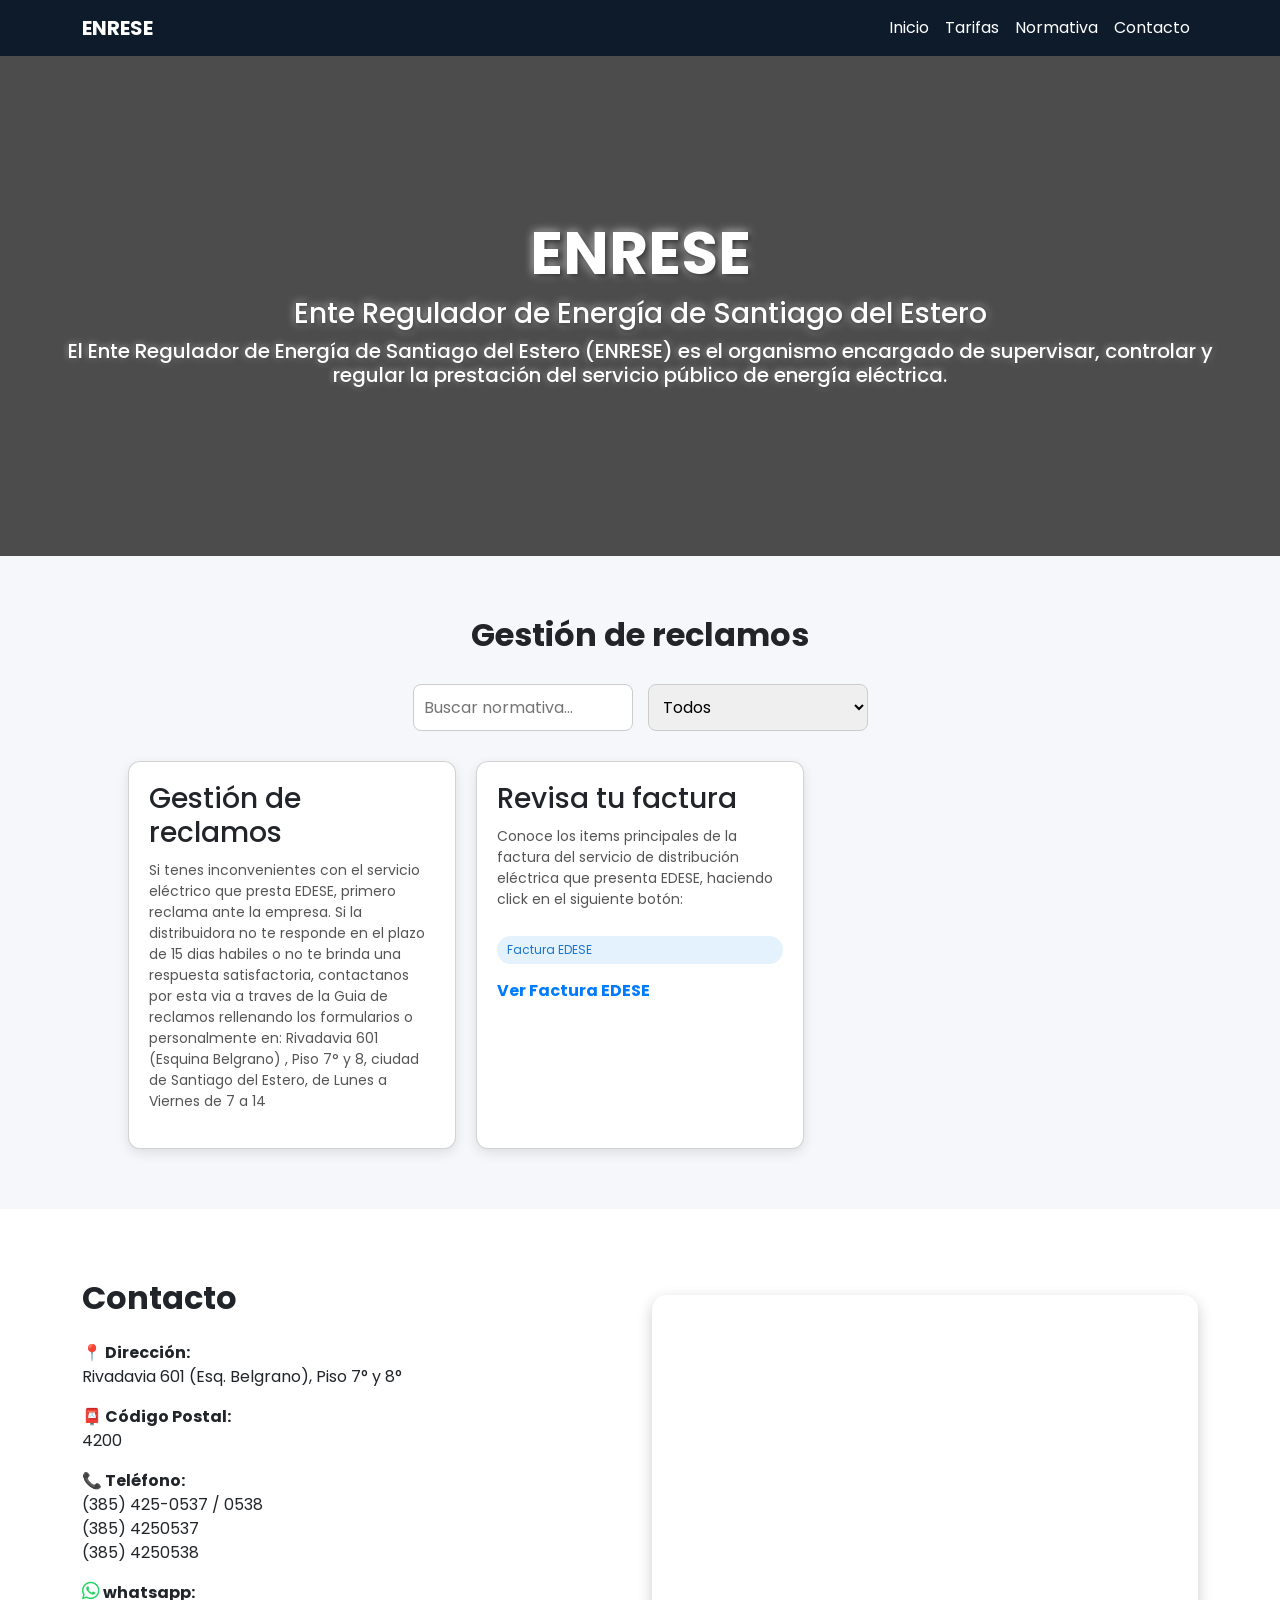
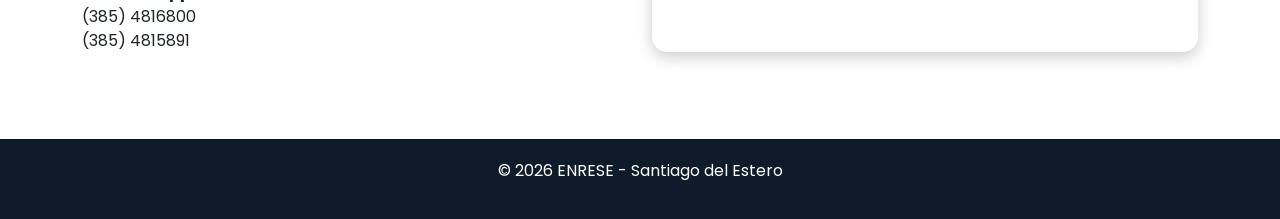
==== Gestiondereclamos.html @ 461a2185 "Add files via upload" ====
<!DOCTYPE html>
<html lang="es">
<head>
    <meta charset="UTF-8">
    <meta name="viewport" content="width=device-width, initial-scale=1.0">
    <title>ENRESE</title>

    <!-- Bootstrap -->
    <link href="https://cdn.jsdelivr.net/npm/bootstrap@5.3.0/dist/css/bootstrap.min.css" rel="stylesheet">

    <!-- Fonts -->
    <link href="https://fonts.googleapis.com/css2?family=Poppins:wght@300;500;700&display=swap" rel="stylesheet">

    <!-- Icons -->
    <link rel="stylesheet" href="https://cdnjs.cloudflare.com/ajax/libs/font-awesome/6.0.0/css/all.min.css">

    <style>
        :root {
            --azul: #0d1b2a;
            --naranja: #f77f00;
            --gris: #333;
        }

        body {
            font-family: 'Poppins', sans-serif;
        }

        /* NAVBAR */
        .navbar {
            background: var(--azul);
        }

            .navbar a {
                color: white !important;
            }

                .navbar a:hover {
                    color: var(--naranja) !important;
                }

        /* HERO */
        .hero {
            background: url('img/bg.png') center/cover no-repeat;
            height: 500px;
            position: relative;
        }

        .overlay {
            background: rgba(0,0,0,0.6);
            height: 100%;
            display: flex;
            flex-direction: column;
            justify-content: center;
            padding: 60px;
            color: white;
        }

            .overlay h1 {
                font-size: 60px;
                font-weight: 700;
            }

        /* SECCIONES */
        section {
            padding: 70px 0;
        }

        /* CARDS */
        .card-custom {
            border: none;
            border-radius: 15px;
            padding: 25px;
            transition: 0.3s;
            box-shadow: 0 5px 15px rgba(0,0,0,0.1);
        }

            .card-custom:hover {
                transform: translateY(-10px);
            }

            .card-custom i {
                font-size: 30px;
                color: var(--naranja);
            }

        /* INFO SECTION */
        .info {
            background: #f4f4f4;
        }

        /* CONTACTO */
        .map-container {
            border-radius: 15px;
            overflow: hidden;
            box-shadow: 0 5px 15px rgba(0,0,0,0.2);
        }

        /* FOOTER */
        footer {
            background: var(--azul);
            color: white;
            padding: 20px;
            text-align: center;
        }
        html {
            scroll-behavior: smooth;
        }
        .hero {
            position: relative;
            height: 500px;
            overflow: hidden;
        }

            .hero::before {
                content: "";
                position: absolute;
                top: 0;
                left: 0;
                width: 100%;
                height: 100%;
                background: rgba(0,0,0,0.5); /* 🔥 ajustá acá la oscuridad */
                z-index: 1;
            }

        /* Aseguramos que el texto esté arriba */
        .overlay {
            position: absolute;
            z-index: 2;
        }
        .slide {
            position: absolute;
            width: 100%;
            height: 100%;
            background-size: cover;
            background-position: center;
            opacity: 0;
            transition: opacity 1s ease-in-out;
        }

            .slide.active {
                opacity: 3;
            }

        .overlay {
            position: absolute;
            top: 50%;
            left: 50%;
            transform: translate(-50%, -50%);
            color: white;
            text-align: center;
            background: rgba(0,0,0,0.4);
            width: 100%;
            height: 100%;
        }
            /* SOMBRA DE TEXTO */
            .overlay h1 {
                text-shadow: 2px 2px 6px rgba(0,0,0,0.8), 0 0 10px rgba(255,255,255,0.9);
            }

            .overlay h3 {
                text-shadow: 1px 1px 5px rgba(0,0,0,0.7), 0 0 8px rgba(255,255,255,0.8);
            }

            .overlay h5 {
                text-shadow: 1px 1px 4px rgba(0,0,0,0.6), 0 0 6px rgba(255,255,255,0.7);
            }

        /* ANIMACION */
        @keyframes fadeIn {
            from {
                opacity: 0;
                transform: translate(-50%, -60%);
            }

            to {
                opacity: 1;
                transform: translate(-50%, -50%);
            }
        }


        .normativas-section {
            padding: 60px 10%;
            background: #f5f7fa;
        }

        .titulo {
            text-align: center;
            margin-bottom: 30px;
            font-size: 32px;
            font-weight: bold;
        }

        /* FILTROS */
        .filtros {
            display: flex;
            gap: 15px;
            justify-content: center;
            margin-bottom: 30px;
        }

            .filtros input,
            .filtros select {
                padding: 10px;
                border-radius: 8px;
                border: 1px solid #ccc;
                width: 220px;
            }

        /* GRID */
        .grid-normativas {
            display: grid;
            grid-template-columns: repeat(auto-fill, minmax(280px, 1fr));
            gap: 20px;
        }

        /* CARD */
        .card {
            background: #fff;
            padding: 20px;
            border-radius: 12px;
            box-shadow: 0 4px 12px rgba(0,0,0,0.1);
            transition: 0.3s;
        }

            .card:hover {
                transform: translateY(-5px);
            }

            .card h3 {
                margin-bottom: 10px;
            }

            .card p {
                font-size: 14px;
                color: #555;
            }

        .tag {
            display: inline-block;
            margin-top: 10px;
            background: #e3f2fd;
            color: #1976d2;
            padding: 5px 10px;
            border-radius: 20px;
            font-size: 12px;
        }

        .card a {
            display: block;
            margin-top: 15px;
            color: #007bff;
            text-decoration: none;
            font-weight: bold;
        }
    </style>
   
</head>

<body>

    <!-- NAVBAR -->
    <nav class="navbar navbar-expand-lg">
        <div class="container">
            <a class="navbar-brand text-white fw-bold" href="index.html">ENRESE</a>

            <button class="navbar-toggler bg-light" data-bs-toggle="collapse" data-bs-target="#menu">
                <span class="navbar-toggler-icon"></span>
            </button>

            <div class="collapse navbar-collapse" id="menu">
                <ul class="navbar-nav ms-auto">
                    <li class="nav-item"><a class="nav-link" href="index.html">Inicio</a></li>
                    <li class="nav-item"><a class="nav-link" href="Tarifas.html">Tarifas</a></li>
                    <li class="nav-item"><a class="nav-link" href="Normativas.html">Normativa</a></li>
                    <li class="nav-item"><a class="nav-link" href="#contacto">Contacto</a></li>
                </ul>
            </div>
        </div>
    </nav>

    <!-- HERO -->
    <div class="hero" id="Inicio">
        <div class="slide active" style="background-image: url('img/img_titulo.jpeg');"></div>
        <div class="slide" style="background-image: url('img/bg.png');"></div>
        <div class="slide" style="background-image: url('img/bg2.png');"></div>

        <div class="overlay">
            <h1>ENRESE</h1>
            <h3>Ente Regulador de Energía de Santiago del Estero</h3>
            <h5>
                El Ente Regulador de Energía de Santiago del Estero (ENRESE) es el organismo encargado de supervisar, controlar y regular la prestación del servicio público de energía eléctrica.
            </h5>
        </div>
    </div>

    <!-- ===== SECCIÓN NORMATIVAS ===== -->
    <section id="normativas" class="normativas-section">

        <h2 class="titulo">Gestión de reclamos</h2>

        <!-- 🔍 FILTROS -->
        <div class="filtros">
            <input type="text" id="buscador" placeholder="Buscar normativa...">

            <select id="filtroTipo">
                <option value="">Todos</option>
                <option value="Gestoondereclamos">Gestión de reclamos</option>
                <option value="Revisatufactura">Revisa tu factura</option>
                <option value="Seguridadpublica">Seguridad publica | Instalaciones Peligrosas</option>
                <option value="Seguridadpublicaces">Seguridad publica | Consejos para evitar siniestros</option>
            </select>
        </div>

        <!-- 📂 LISTADO -->
        <div class="grid-normativas" id="listaNormativas">

            <div class="card" data-tipo="Gestiondereclamos">
                <h3>Gestión de reclamos</h3>
                <p>
                    Si tenes inconvenientes con el servicio eléctrico que presta EDESE, primero reclama ante la empresa. Si la distribuidora no te responde en el plazo de 15 dias habiles o no te brinda una respuesta satisfactoria, contactanos por esta via a traves de la Guia de reclamos rellenando los formularios o personalmente en:
                    Rivadavia 601 (Esquina Belgrano) , Piso 7° y 8, ciudad de Santiago del Estero, de Lunes a Viernes de 7 a 14
                </p>
            </div>
            <div class="card" data-tipo="Revisatufactura">
                <h3>Revisa tu factura</h3>
                <p>
                    Conoce los items principales de la factura del servicio de distribución eléctrica que presenta EDESE, haciendo click en el siguiente botón:
                </p>
                <span class="tag">Factura EDESE</span>
                <a href="pdf/Factura/Factura.pdf">Ver Factura EDESE</a>
            </div>

        


        </div>
    </section>

    <!-- CONTACTO -->
    <section id="contacto">
        <div class="container">
            <div class="row align-items-center">

                <!-- TEXTO -->
                <div class="col-md-6">
                    <h2 class="fw-bold mb-4">Contacto</h2>

                    <p>
                        <strong>📍 Dirección:</strong><br>
                        Rivadavia 601 (Esq. Belgrano), Piso 7° y 8°
                    </p>

                    <p>
                        <strong>📮 Código Postal:</strong><br>
                        4200
                    </p>

                    <p>
                        <strong>📞 Teléfono:</strong><br>
                        (385) 425-0537 / 0538 <br />
                        (385) 4250537<br />
                        (385) 4250538 <br />
                    </p>
                    <p>
                        <strong>
                            <link rel="stylesheet" href="https://cdnjs.cloudflare.com/ajax/libs/font-awesome/6.5.0/css/all.min.css">
                            <i class="fa-brands fa-whatsapp" style="color: #25D366; font-size: 20px;"></i>  whatsapp:
                        </strong><br /> (385) 4816800 <br /> (385) 4815891
                    </p>

                </div>

                <!-- MAPA -->
                <div class="col-md-6">
                    <div class="map-container">
                        <iframe src="https://www.google.com/maps?q=Rivadavia+601+Santiago+del+Estero&output=embed"
                                width="100%"
                                height="350"
                                style="border:0;"
                                allowfullscreen=""
                                loading="lazy">
                        </iframe>
                    </div>
                </div>

            </div>
        </div>
    </section>

    <!-- FOOTER -->
    <footer>
        <p>© 2026 ENRESE - Santiago del Estero</p>
    </footer>

    <script src="https://cdn.jsdelivr.net/npm/bootstrap@5.3.0/dist/js/bootstrap.bundle.min.js"></script>
    <script>
        let slides = document.querySelectorAll('.slide');
        let index = 0;

        setInterval(() => {
            slides[index].classList.remove('active');
            index = (index + 1) % slides.length;
            slides[index].classList.add('active');
        }, 4000);
    </script>
    <script>
        const buscador = document.getElementById("buscador");
        const filtroTipo = document.getElementById("filtroTipo");
        const cards = document.querySelectorAll(".card");

        function filtrar() {
            const texto = buscador.value.toLowerCase();
            const tipo = filtroTipo.value;

            cards.forEach(card => {
                const titulo = card.querySelector("h3").innerText.toLowerCase();
                const cardTipo = card.getAttribute("data-tipo");

                const coincideTexto = titulo.includes(texto);
                const coincideTipo = tipo === "" || tipo === cardTipo;

                if (coincideTexto && coincideTipo) {
                    card.style.display = "block";
                } else {
                    card.style.display = "none";
                }
            });
        }

        buscador.addEventListener("keyup", filtrar);
        filtroTipo.addEventListener("change", filtrar);
    </script>
</body>
</html>
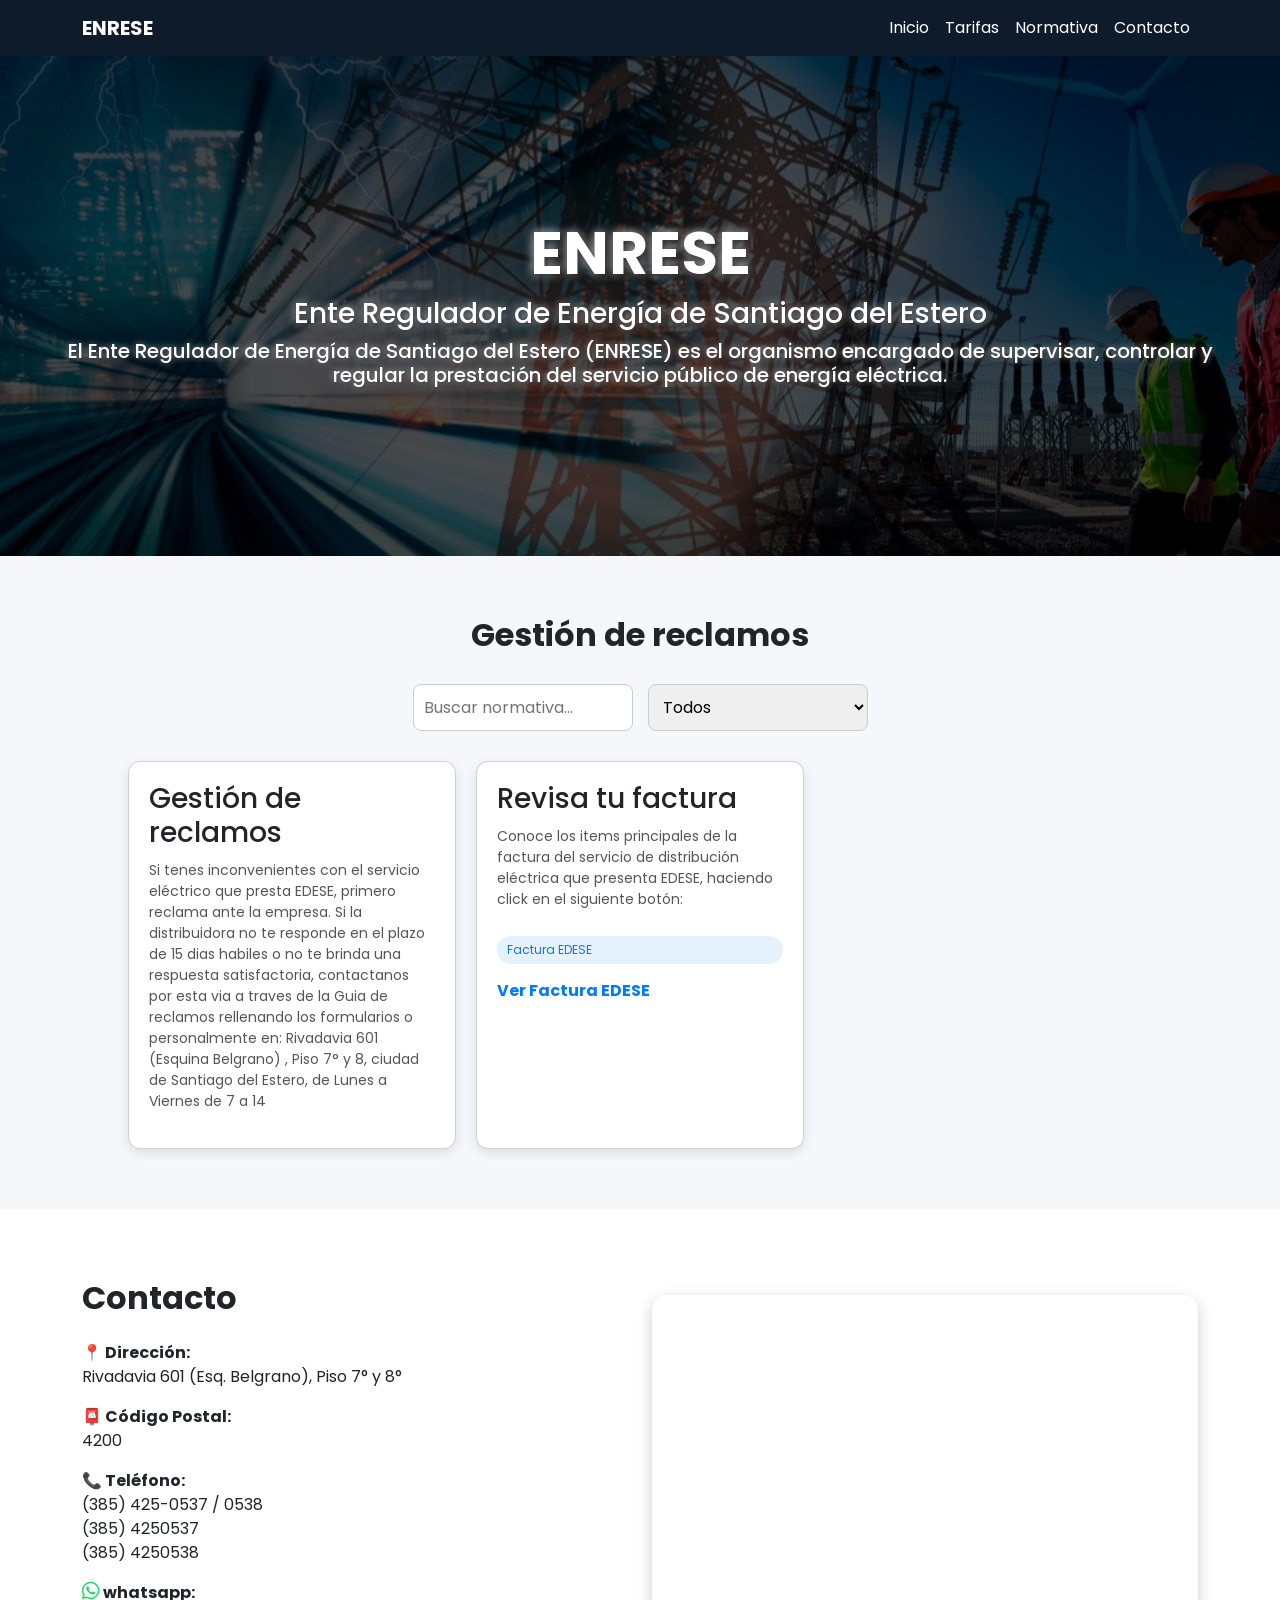
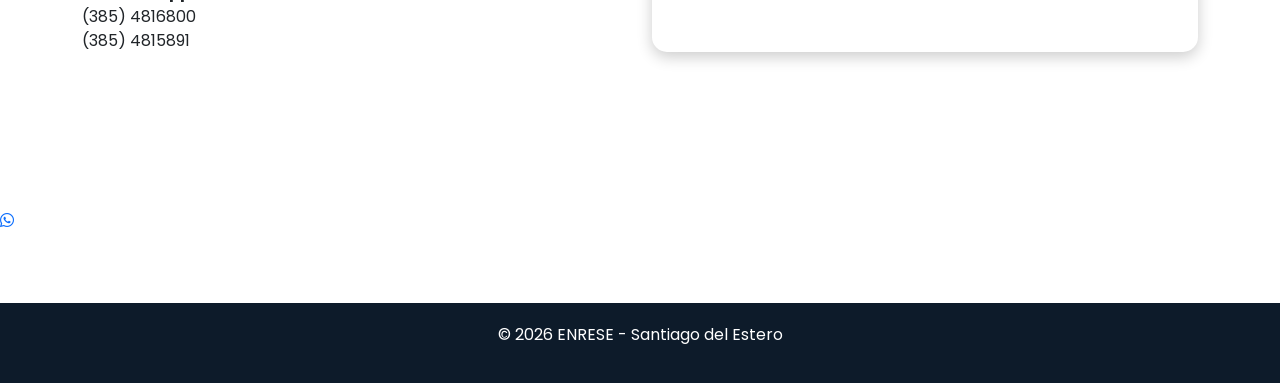
==== commit 0450db29: "Add files via upload" ====
--- a/Gestiondereclamos.html
+++ b/Gestiondereclamos.html
@@ -331,7 +331,7 @@
                 <a href="pdf/Factura/Factura.pdf">Ver Factura EDESE</a>
             </div>
 
-        
+
 
 
         </div>
@@ -387,6 +387,14 @@
             </div>
         </div>
     </section>
+    <section>
+        <!-- WhatsApp -->
+        <a href="https://wa.me/5493854816900?text=Hola,%20quiero%20realizar%20una%20consulta"
+           class="whatsapp-float"
+           target="_blank">
+            <i class="fab fa-whatsapp"></i>
+        </a>
+    </section>
 
     <!-- FOOTER -->
     <footer>
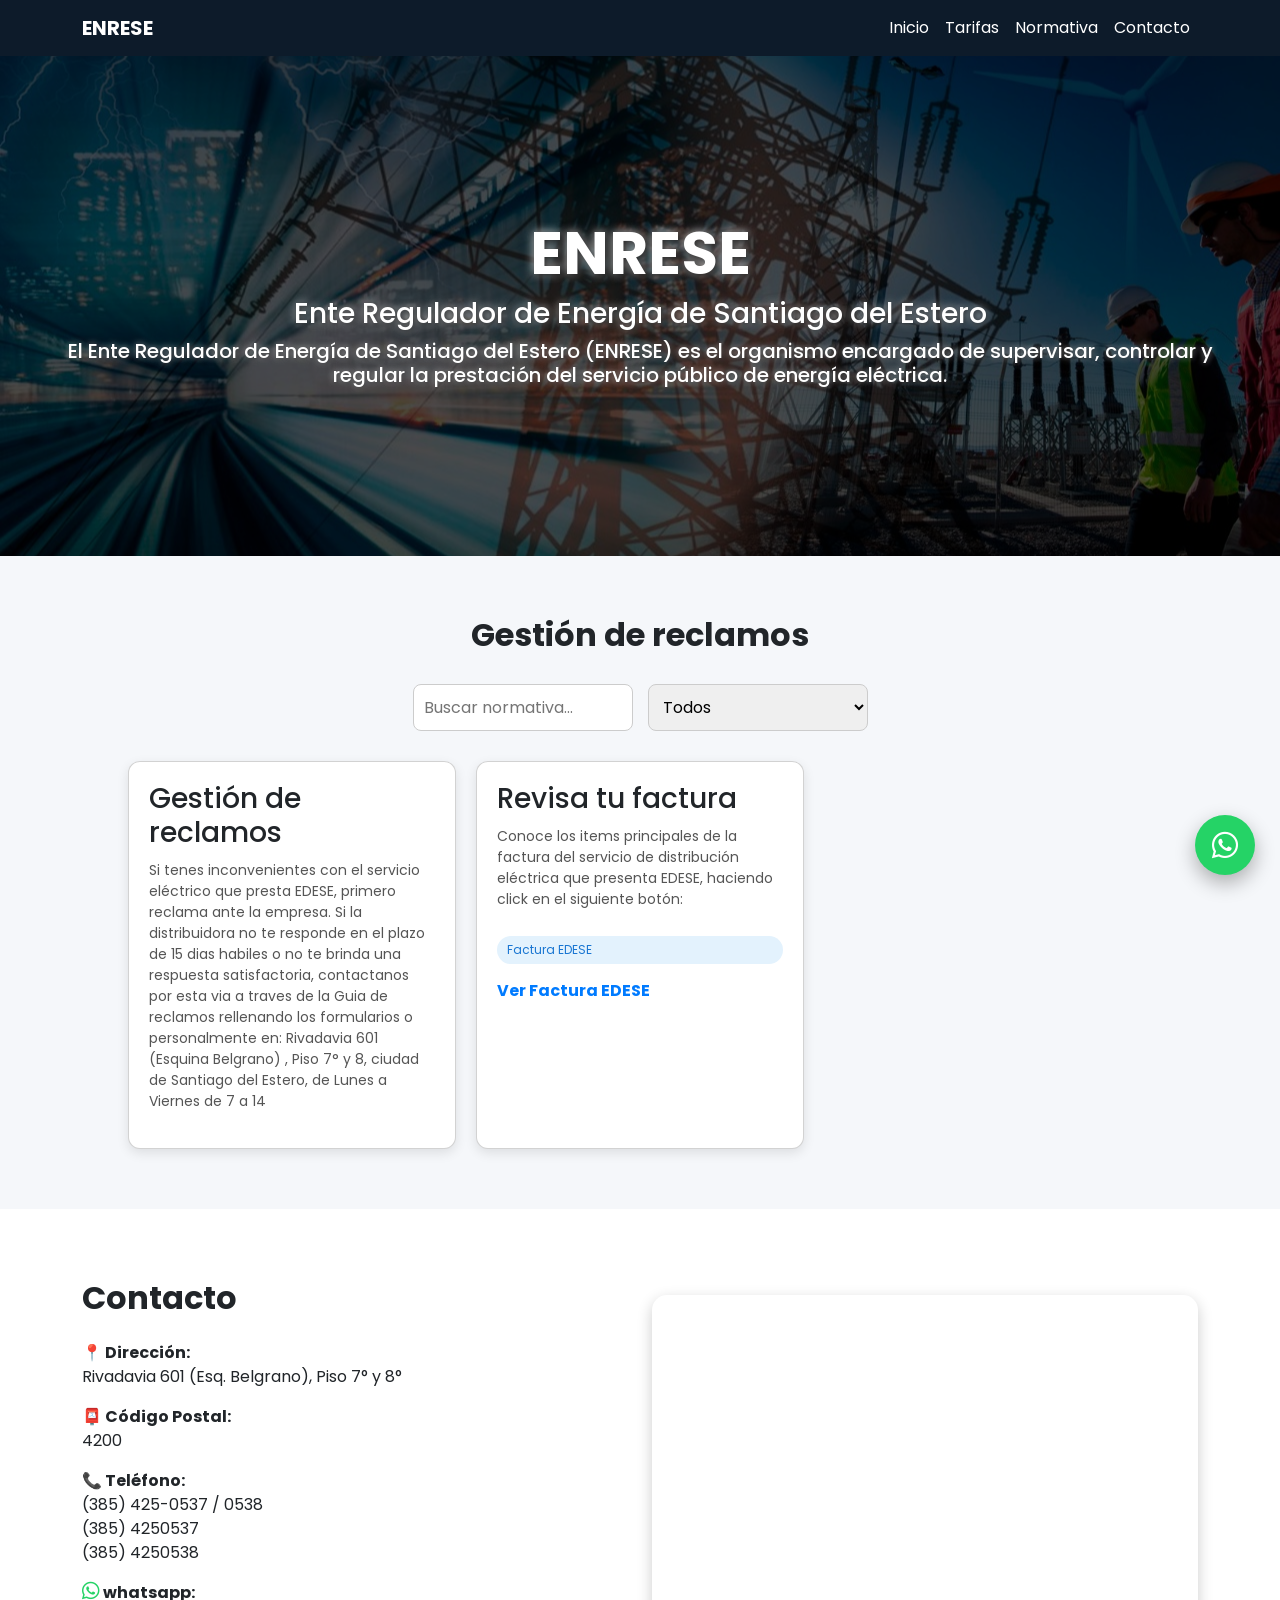
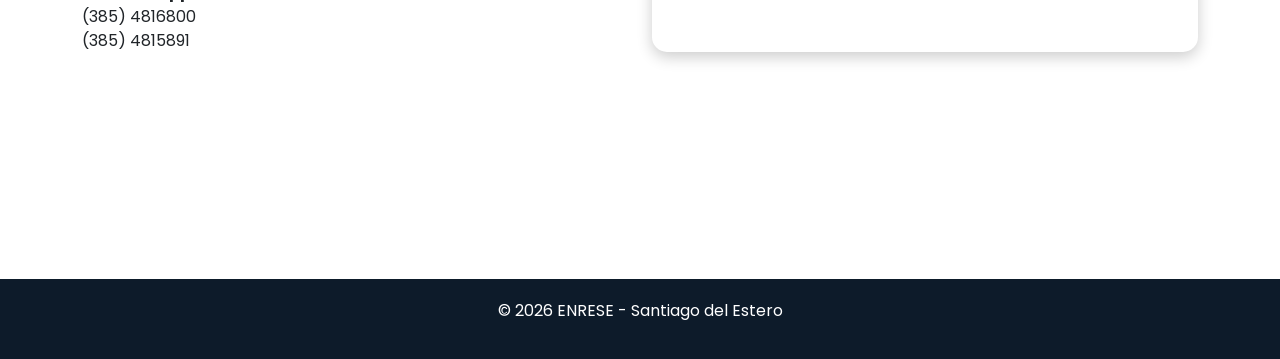
==== commit 758ab34f: "Add files via upload" ====
--- a/Gestiondereclamos.html
+++ b/Gestiondereclamos.html
@@ -395,6 +395,32 @@
             <i class="fab fa-whatsapp"></i>
         </a>
     </section>
+    <style>
+        .whatsapp-float {
+            position: fixed;
+            width: 60px;
+            height: 60px;
+            bottom: 25px;
+            right: 25px;
+            background-color: #25D366;
+            color: #FFF;
+            border-radius: 50%;
+            text-align: center;
+            font-size: 30px;
+            box-shadow: 0 8px 20px rgba(0,0,0,0.3);
+            z-index: 1000;
+            transition: 0.3s;
+        }
+
+            .whatsapp-float i {
+                line-height: 60px;
+            }
+
+            .whatsapp-float:hover {
+                transform: scale(1.1);
+                background-color: #1ebe5d;
+            }
+    </style>
 
     <!-- FOOTER -->
     <footer>
